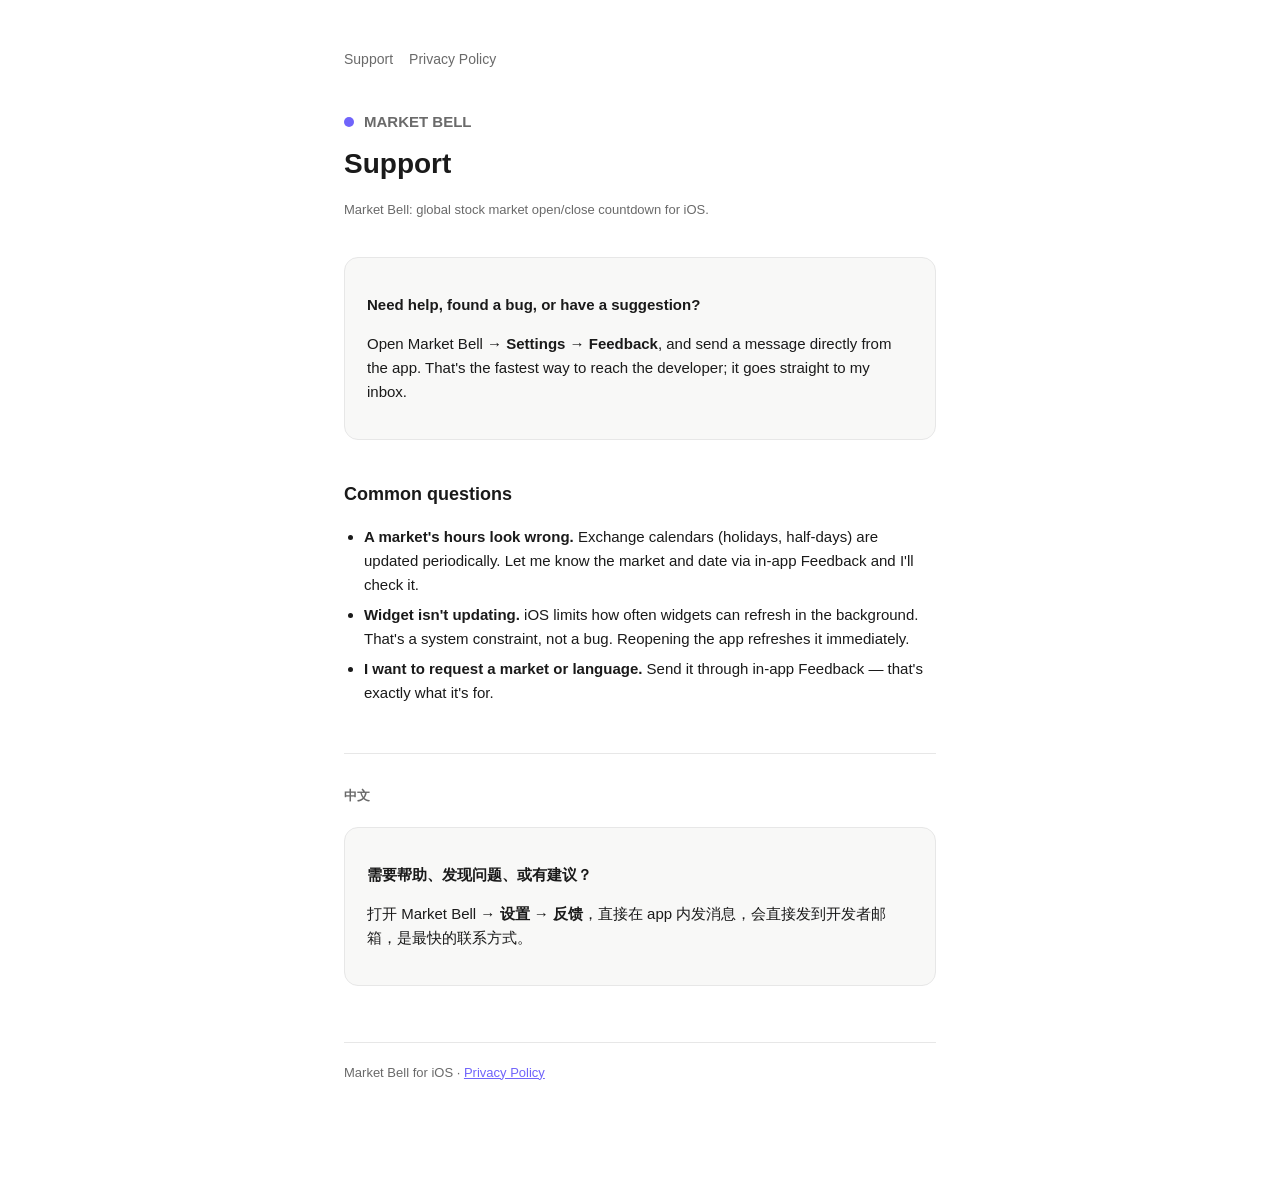
==== index.html @ 1024e010 "Market Bell support + privacy policy pages" ====
<!doctype html>
<html lang="en">
<head>
<meta charset="utf-8">
<meta name="viewport" content="width=device-width, initial-scale=1">
<title>Market Bell — Support</title>
<link rel="stylesheet" href="style.css">
</head>
<body>
<div class="wrap">
  <nav class="top"><a href="./">Support</a><a href="privacy.html">Privacy Policy</a></nav>

  <div class="brand"><span class="dot"></span><span>MARKET BELL</span></div>
  <h1>Support</h1>
  <p class="updated">Market Bell: global stock market open/close countdown for iOS.</p>

  <div class="card">
    <p><strong>Need help, found a bug, or have a suggestion?</strong></p>
    <p>Open Market Bell → <strong>Settings → Feedback</strong>, and send a message directly from the app. That's the fastest way to reach the developer; it goes straight to my inbox.</p>
  </div>

  <h2>Common questions</h2>
  <ul>
    <li><strong>A market's hours look wrong.</strong> Exchange calendars (holidays, half-days) are updated periodically. Let me know the market and date via in-app Feedback and I'll check it.</li>
    <li><strong>Widget isn't updating.</strong> iOS limits how often widgets can refresh in the background. That's a system constraint, not a bug. Reopening the app refreshes it immediately.</li>
    <li><strong>I want to request a market or language.</strong> Send it through in-app Feedback — that's exactly what it's for.</li>
  </ul>

  <h2 class="lang-switch">中文</h2>
  <div class="card">
    <p><strong>需要帮助、发现问题、或有建议？</strong></p>
    <p>打开 Market Bell → <strong>设置 → 反馈</strong>，直接在 app 内发消息，会直接发到开发者邮箱，是最快的联系方式。</p>
  </div>

  <footer>Market Bell for iOS · <a href="privacy.html">Privacy Policy</a></footer>
</div>
</body>
</html>
---- style.css ----
:root {
  color-scheme: light dark;
  --bg: #ffffff;
  --fg: #1a1a1a;
  --muted: #6a6a6a;
  --accent: #7064fb;
  --card: #f8f8f7;
  --border: #e7e7e7;
}
@media (prefers-color-scheme: dark) {
  :root {
    --bg: #111113;
    --fg: #f2f2f2;
    --muted: #9a9a9a;
    --accent: #a79bff;
    --card: #1b1b1e;
    --border: #2a2a2e;
  }
}
* { box-sizing: border-box; }
body {
  margin: 0;
  background: var(--bg);
  color: var(--fg);
  font-family: -apple-system, BlinkMacSystemFont, "Helvetica Neue", "PingFang SC", "Noto Sans", Arial, sans-serif;
  line-height: 1.6;
}
.wrap {
  max-width: 640px;
  margin: 0 auto;
  padding: 48px 24px 96px;
}
.brand {
  display: flex;
  align-items: center;
  gap: 10px;
  margin-bottom: 8px;
}
.brand .dot {
  width: 10px; height: 10px; border-radius: 50%;
  background: var(--accent);
  flex: none;
}
.brand span {
  font-weight: 600;
  font-size: 15px;
  color: var(--muted);
}
h1 {
  font-size: 28px;
  margin: 4px 0 4px;
}
.updated {
  color: var(--muted);
  font-size: 13px;
  margin-bottom: 36px;
}
h2 {
  font-size: 18px;
  margin: 36px 0 12px;
  padding-top: 4px;
}
h2.lang-switch {
  border-top: 1px solid var(--border);
  padding-top: 32px;
  margin-top: 48px;
  color: var(--muted);
  font-size: 13px;
  font-weight: 600;
  letter-spacing: 0.02em;
  text-transform: uppercase;
}
p, li { color: var(--fg); font-size: 15px; }
ul { padding-left: 20px; }
li { margin: 6px 0; }
a { color: var(--accent); }
.card {
  background: var(--card);
  border: 1px solid var(--border);
  border-radius: 14px;
  padding: 20px 22px;
  margin: 20px 0;
}
nav.top {
  margin-bottom: 40px;
  font-size: 14px;
}
nav.top a { margin-right: 16px; color: var(--muted); text-decoration: none; }
nav.top a:hover { color: var(--accent); }
footer {
  margin-top: 56px;
  padding-top: 20px;
  border-top: 1px solid var(--border);
  color: var(--muted);
  font-size: 13px;
}
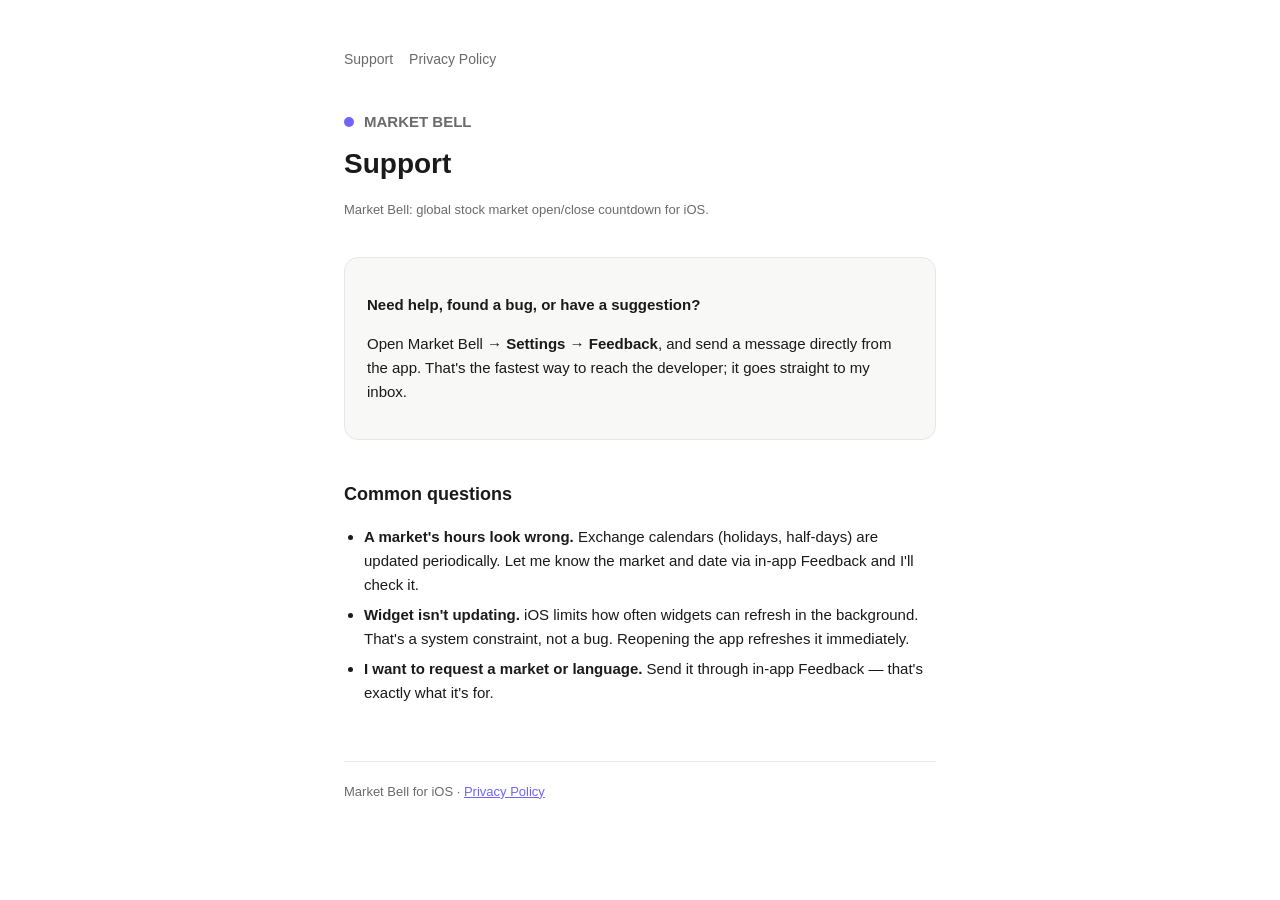
==== commit b57fb787: "Fix dot rendering (inline element ignoring width/height); English-only content" ====
--- a/index.html
+++ b/index.html
@@ -26,12 +26,6 @@
     <li><strong>I want to request a market or language.</strong> Send it through in-app Feedback — that's exactly what it's for.</li>
   </ul>
 
-  <h2 class="lang-switch">中文</h2>
-  <div class="card">
-    <p><strong>需要帮助、发现问题、或有建议？</strong></p>
-    <p>打开 Market Bell → <strong>设置 → 反馈</strong>，直接在 app 内发消息，会直接发到开发者邮箱，是最快的联系方式。</p>
-  </div>
-
   <footer>Market Bell for iOS · <a href="privacy.html">Privacy Policy</a></footer>
 </div>
 </body>
--- a/style.css
+++ b/style.css
@@ -37,6 +37,7 @@
   margin-bottom: 8px;
 }
 .brand .dot {
+  display: inline-block;
   width: 10px; height: 10px; border-radius: 50%;
   background: var(--accent);
   flex: none;
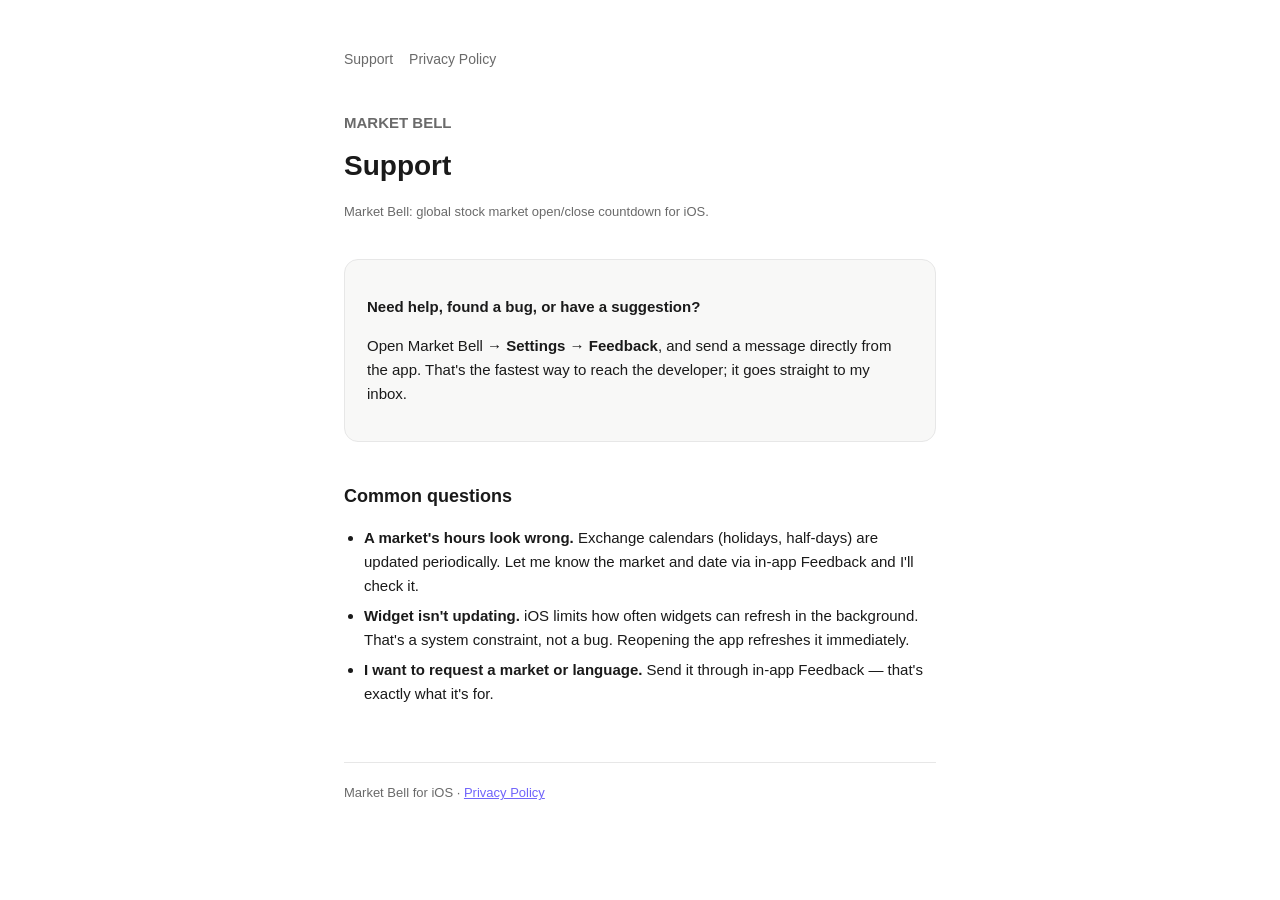
==== commit 80e6a6d8: "Remove brand dot" ====
--- a/index.html
+++ b/index.html
@@ -10,7 +10,7 @@
 <div class="wrap">
   <nav class="top"><a href="./">Support</a><a href="privacy.html">Privacy Policy</a></nav>
 
-  <div class="brand"><span class="dot"></span><span>MARKET BELL</span></div>
+  <div class="brand"><span>MARKET BELL</span></div>
   <h1>Support</h1>
   <p class="updated">Market Bell: global stock market open/close countdown for iOS.</p>
 
--- a/style.css
+++ b/style.css
@@ -31,16 +31,7 @@
   padding: 48px 24px 96px;
 }
 .brand {
-  display: flex;
-  align-items: center;
-  gap: 10px;
   margin-bottom: 8px;
-}
-.brand .dot {
-  display: inline-block;
-  width: 10px; height: 10px; border-radius: 50%;
-  background: var(--accent);
-  flex: none;
 }
 .brand span {
   font-weight: 600;
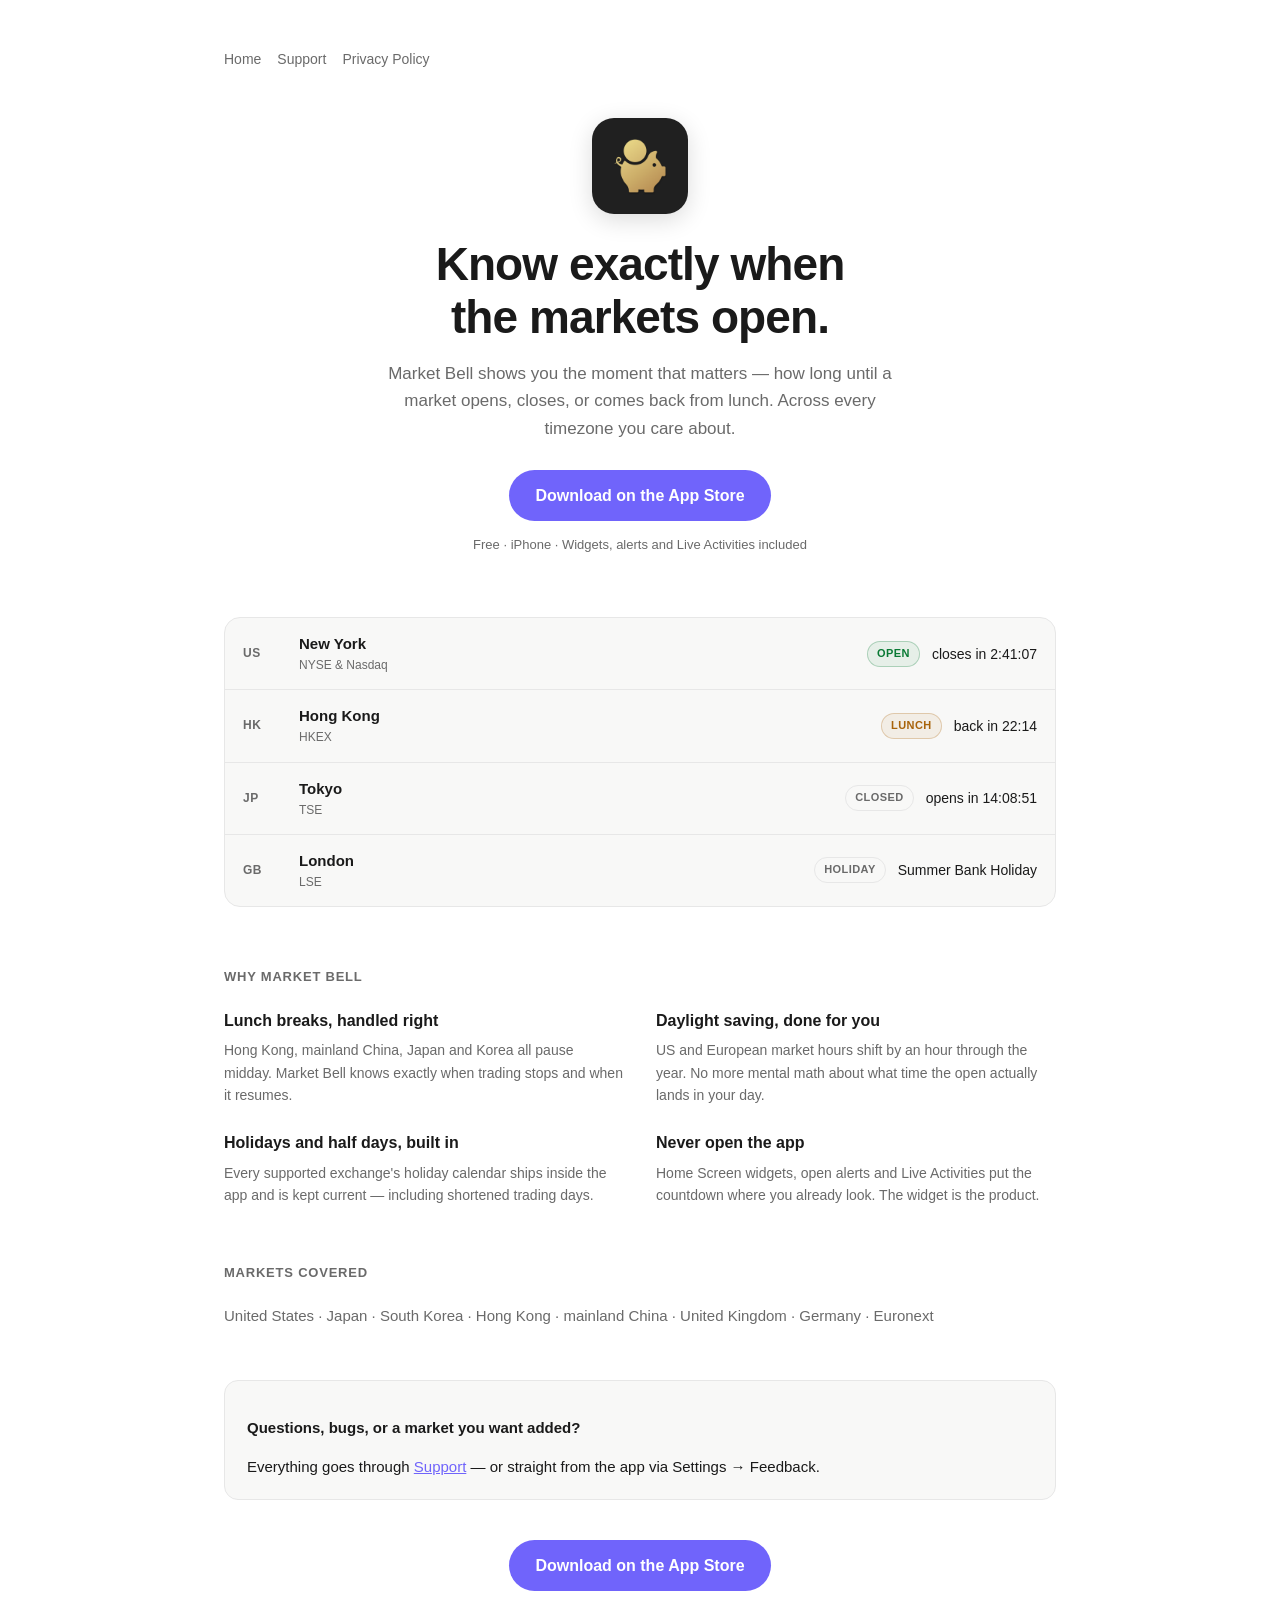
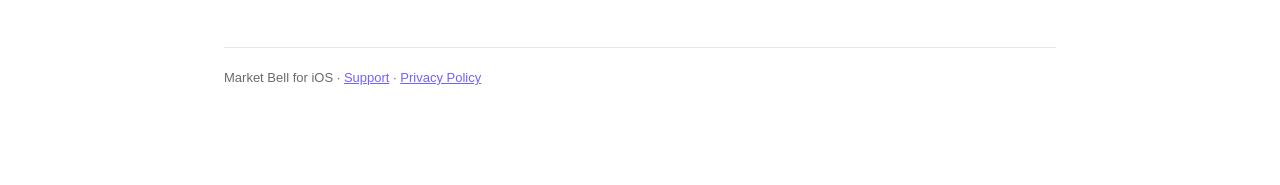
==== commit ee96b4c0: "Turn the site into a landing page and add share-preview metadata Sharing the App Store link cannot b" ====
--- a/index.html
+++ b/index.html
@@ -3,30 +3,107 @@
 <head>
 <meta charset="utf-8">
 <meta name="viewport" content="width=device-width, initial-scale=1">
-<title>Market Bell — Support</title>
+<title>Market Bell — Global Market Open &amp; Close Countdown for iOS</title>
+<meta name="description" content="Market Bell tells you at a glance whether a market is open, closed, or about to change. Lunch breaks, daylight saving and exchange holidays are handled automatically. Widgets, alerts and Live Activities included.">
+<link rel="canonical" href="https://artzmy.github.io/market-bell-site/">
+<link rel="icon" href="icon.png">
+
+<meta property="og:type" content="website">
+<meta property="og:site_name" content="Market Bell">
+<meta property="og:url" content="https://artzmy.github.io/market-bell-site/">
+<meta property="og:title" content="Market Bell — Know exactly when the markets open">
+<meta property="og:description" content="Countdowns to every open and close, across every timezone that matters to you. Lunch breaks, daylight saving and exchange holidays handled automatically. Free on the App Store.">
+<meta property="og:image" content="https://artzmy.github.io/market-bell-site/icon.png">
+<meta property="og:image:width" content="512">
+<meta property="og:image:height" content="512">
+<meta property="og:image:alt" content="Market Bell — global market open and close countdown for iOS">
+<meta name="twitter:card" content="summary_large_image">
+<meta name="twitter:title" content="Market Bell — Know exactly when the markets open">
+<meta name="twitter:description" content="Countdowns to every open and close, across every timezone that matters to you. Lunch breaks, daylight saving and exchange holidays handled automatically.">
+<meta name="twitter:image" content="https://artzmy.github.io/market-bell-site/icon.png">
+<meta name="twitter:image:alt" content="Market Bell — global market open and close countdown for iOS">
+
 <link rel="stylesheet" href="style.css">
 </head>
 <body>
-<div class="wrap">
-  <nav class="top"><a href="./">Support</a><a href="privacy.html">Privacy Policy</a></nav>
+<div class="wrap wide">
+  <nav class="top"><a href="./">Home</a><a href="support.html">Support</a><a href="privacy.html">Privacy Policy</a></nav>
 
-  <div class="brand"><span>MARKET BELL</span></div>
-  <h1>Support</h1>
-  <p class="updated">Market Bell: global stock market open/close countdown for iOS.</p>
+  <header class="hero">
+    <img class="hero-icon" src="icon.png" alt="Market Bell app icon" width="96" height="96">
+    <h1 class="hero-title">Know exactly when<br>the markets open.</h1>
+    <p class="hero-sub">Market Bell shows you the moment that matters &mdash; how long until a market opens, closes, or comes back from lunch. Across every timezone you care about.</p>
+    <p class="cta">
+      <a class="btn" href="https://apps.apple.com/app/id6783567802?ct=site-landing">Download on the App Store</a>
+    </p>
+    <p class="cta-note">Free &middot; iPhone &middot; Widgets, alerts and Live Activities included</p>
+  </header>
 
-  <div class="card">
-    <p><strong>Need help, found a bug, or have a suggestion?</strong></p>
-    <p>Open Market Bell → <strong>Settings → Feedback</strong>, and send a message directly from the app. That's the fastest way to reach the developer; it goes straight to my inbox.</p>
-  </div>
+  <!-- Illustrative mock of the app's market list. Not a screenshot. -->
+  <section class="mock" aria-label="Example of the market list">
+    <div class="mock-row">
+      <span class="mock-flag" aria-hidden="true">US</span>
+      <span class="mock-name">New York <em>NYSE &amp; Nasdaq</em></span>
+      <span class="mock-state open">Open</span>
+      <span class="mock-time">closes in 2:41:07</span>
+    </div>
+    <div class="mock-row">
+      <span class="mock-flag" aria-hidden="true">HK</span>
+      <span class="mock-name">Hong Kong <em>HKEX</em></span>
+      <span class="mock-state lunch">Lunch</span>
+      <span class="mock-time">back in 22:14</span>
+    </div>
+    <div class="mock-row">
+      <span class="mock-flag" aria-hidden="true">JP</span>
+      <span class="mock-name">Tokyo <em>TSE</em></span>
+      <span class="mock-state closed">Closed</span>
+      <span class="mock-time">opens in 14:08:51</span>
+    </div>
+    <div class="mock-row">
+      <span class="mock-flag" aria-hidden="true">GB</span>
+      <span class="mock-name">London <em>LSE</em></span>
+      <span class="mock-state closed">Holiday</span>
+      <span class="mock-time">Summer Bank Holiday</span>
+    </div>
+  </section>
 
-  <h2>Common questions</h2>
-  <ul>
-    <li><strong>A market's hours look wrong.</strong> Exchange calendars (holidays, half-days) are updated periodically. Let me know the market and date via in-app Feedback and I'll check it.</li>
-    <li><strong>Widget isn't updating.</strong> iOS limits how often widgets can refresh in the background. That's a system constraint, not a bug. Reopening the app refreshes it immediately.</li>
-    <li><strong>I want to request a market or language.</strong> Send it through in-app Feedback — that's exactly what it's for.</li>
-  </ul>
+  <section class="features">
+    <h2 class="section-title">Why Market Bell</h2>
+    <div class="grid">
+      <div class="feat">
+        <h3>Lunch breaks, handled right</h3>
+        <p>Hong Kong, mainland China, Japan and Korea all pause midday. Market Bell knows exactly when trading stops and when it resumes.</p>
+      </div>
+      <div class="feat">
+        <h3>Daylight saving, done for you</h3>
+        <p>US and European market hours shift by an hour through the year. No more mental math about what time the open actually lands in your day.</p>
+      </div>
+      <div class="feat">
+        <h3>Holidays and half days, built in</h3>
+        <p>Every supported exchange's holiday calendar ships inside the app and is kept current &mdash; including shortened trading days.</p>
+      </div>
+      <div class="feat">
+        <h3>Never open the app</h3>
+        <p>Home Screen widgets, open alerts and Live Activities put the countdown where you already look. The widget is the product.</p>
+      </div>
+    </div>
+  </section>
 
-  <footer>Market Bell for iOS · <a href="privacy.html">Privacy Policy</a></footer>
+  <section class="markets">
+    <h2 class="section-title">Markets covered</h2>
+    <p class="market-list">United States &middot; Japan &middot; South Korea &middot; Hong Kong &middot; mainland China &middot; United Kingdom &middot; Germany &middot; Euronext</p>
+  </section>
+
+  <section class="closing card">
+    <p><strong>Questions, bugs, or a market you want added?</strong></p>
+    <p>Everything goes through <a href="support.html">Support</a> &mdash; or straight from the app via Settings &rarr; Feedback.</p>
+  </section>
+
+  <p class="cta cta-bottom">
+    <a class="btn" href="https://apps.apple.com/app/id6783567802?ct=site-landing-bottom">Download on the App Store</a>
+  </p>
+
+  <footer>Market Bell for iOS &middot; <a href="support.html">Support</a> &middot; <a href="privacy.html">Privacy Policy</a></footer>
 </div>
 </body>
 </html>
--- a/style.css
+++ b/style.css
@@ -86,3 +86,112 @@
   color: var(--muted);
   font-size: 13px;
 }
+
+/* ---------- Landing page (index.html) ---------- */
+
+.wrap.wide { max-width: 880px; }
+
+.hero { text-align: center; padding: 8px 0 40px; }
+.hero-icon {
+  width: 96px; height: 96px;
+  border-radius: 22px;
+  display: block; margin: 0 auto 24px;
+  box-shadow: 0 6px 24px rgba(0,0,0,0.14);
+}
+.hero-title {
+  font-size: clamp(30px, 6vw, 46px);
+  line-height: 1.15;
+  letter-spacing: -0.02em;
+  margin: 0 0 16px;
+}
+.hero-sub {
+  color: var(--muted);
+  font-size: 17px;
+  max-width: 30em;
+  margin: 0 auto 28px;
+}
+.cta { margin: 0; }
+.btn {
+  display: inline-block;
+  background: var(--accent);
+  color: #fff;
+  text-decoration: none;
+  font-weight: 600;
+  font-size: 16px;
+  padding: 13px 26px;
+  border-radius: 999px;
+}
+.btn:hover { filter: brightness(1.08); }
+.cta-note { color: var(--muted); font-size: 13px; margin-top: 14px; }
+.cta-bottom { text-align: center; margin: 40px 0 8px; }
+
+/* Illustrative market list */
+.mock {
+  border: 1px solid var(--border);
+  border-radius: 16px;
+  overflow: hidden;
+  background: var(--card);
+  margin: 8px 0 56px;
+}
+.mock-row {
+  display: grid;
+  grid-template-columns: 44px 1fr auto auto;
+  align-items: center;
+  gap: 12px;
+  padding: 14px 18px;
+  border-top: 1px solid var(--border);
+}
+.mock-row:first-child { border-top: 0; }
+.mock-flag {
+  font-size: 12px; font-weight: 700; letter-spacing: 0.04em;
+  color: var(--muted);
+}
+.mock-name { font-size: 15px; font-weight: 600; }
+.mock-name em {
+  display: block;
+  font-style: normal; font-weight: 400;
+  font-size: 12px; color: var(--muted);
+}
+.mock-state {
+  font-size: 11px; font-weight: 700;
+  text-transform: uppercase; letter-spacing: 0.04em;
+  padding: 3px 9px; border-radius: 999px;
+  border: 1px solid var(--border);
+  color: var(--muted);
+  white-space: nowrap;
+}
+.mock-state.open { color: #0a7a34; border-color: #0a7a3444; background: #0a7a3412; }
+.mock-state.lunch { color: #a8630a; border-color: #a8630a44; background: #a8630a12; }
+@media (prefers-color-scheme: dark) {
+  .mock-state.open { color: #4ad07f; border-color: #4ad07f44; background: #4ad07f14; }
+  .mock-state.lunch { color: #e5b567; border-color: #e5b56744; background: #e5b56714; }
+}
+.mock-time {
+  font-variant-numeric: tabular-nums;
+  font-size: 14px; color: var(--fg);
+  white-space: nowrap;
+}
+
+.section-title {
+  font-size: 13px; font-weight: 600;
+  text-transform: uppercase; letter-spacing: 0.06em;
+  color: var(--muted);
+  margin: 0 0 20px;
+}
+.grid {
+  display: grid;
+  grid-template-columns: repeat(auto-fit, minmax(260px, 1fr));
+  gap: 24px 32px;
+}
+.feat h3 { font-size: 16px; margin: 0 0 6px; }
+.feat p { color: var(--muted); font-size: 14px; margin: 0; }
+
+.features, .markets { margin-bottom: 52px; }
+.market-list { color: var(--muted); font-size: 15px; margin: 0; }
+.closing { margin-bottom: 8px; }
+.closing p:last-child { margin-bottom: 0; }
+
+@media (max-width: 560px) {
+  .mock-row { grid-template-columns: 34px 1fr auto; row-gap: 4px; }
+  .mock-time { grid-column: 2 / -1; font-size: 13px; color: var(--muted); }
+}
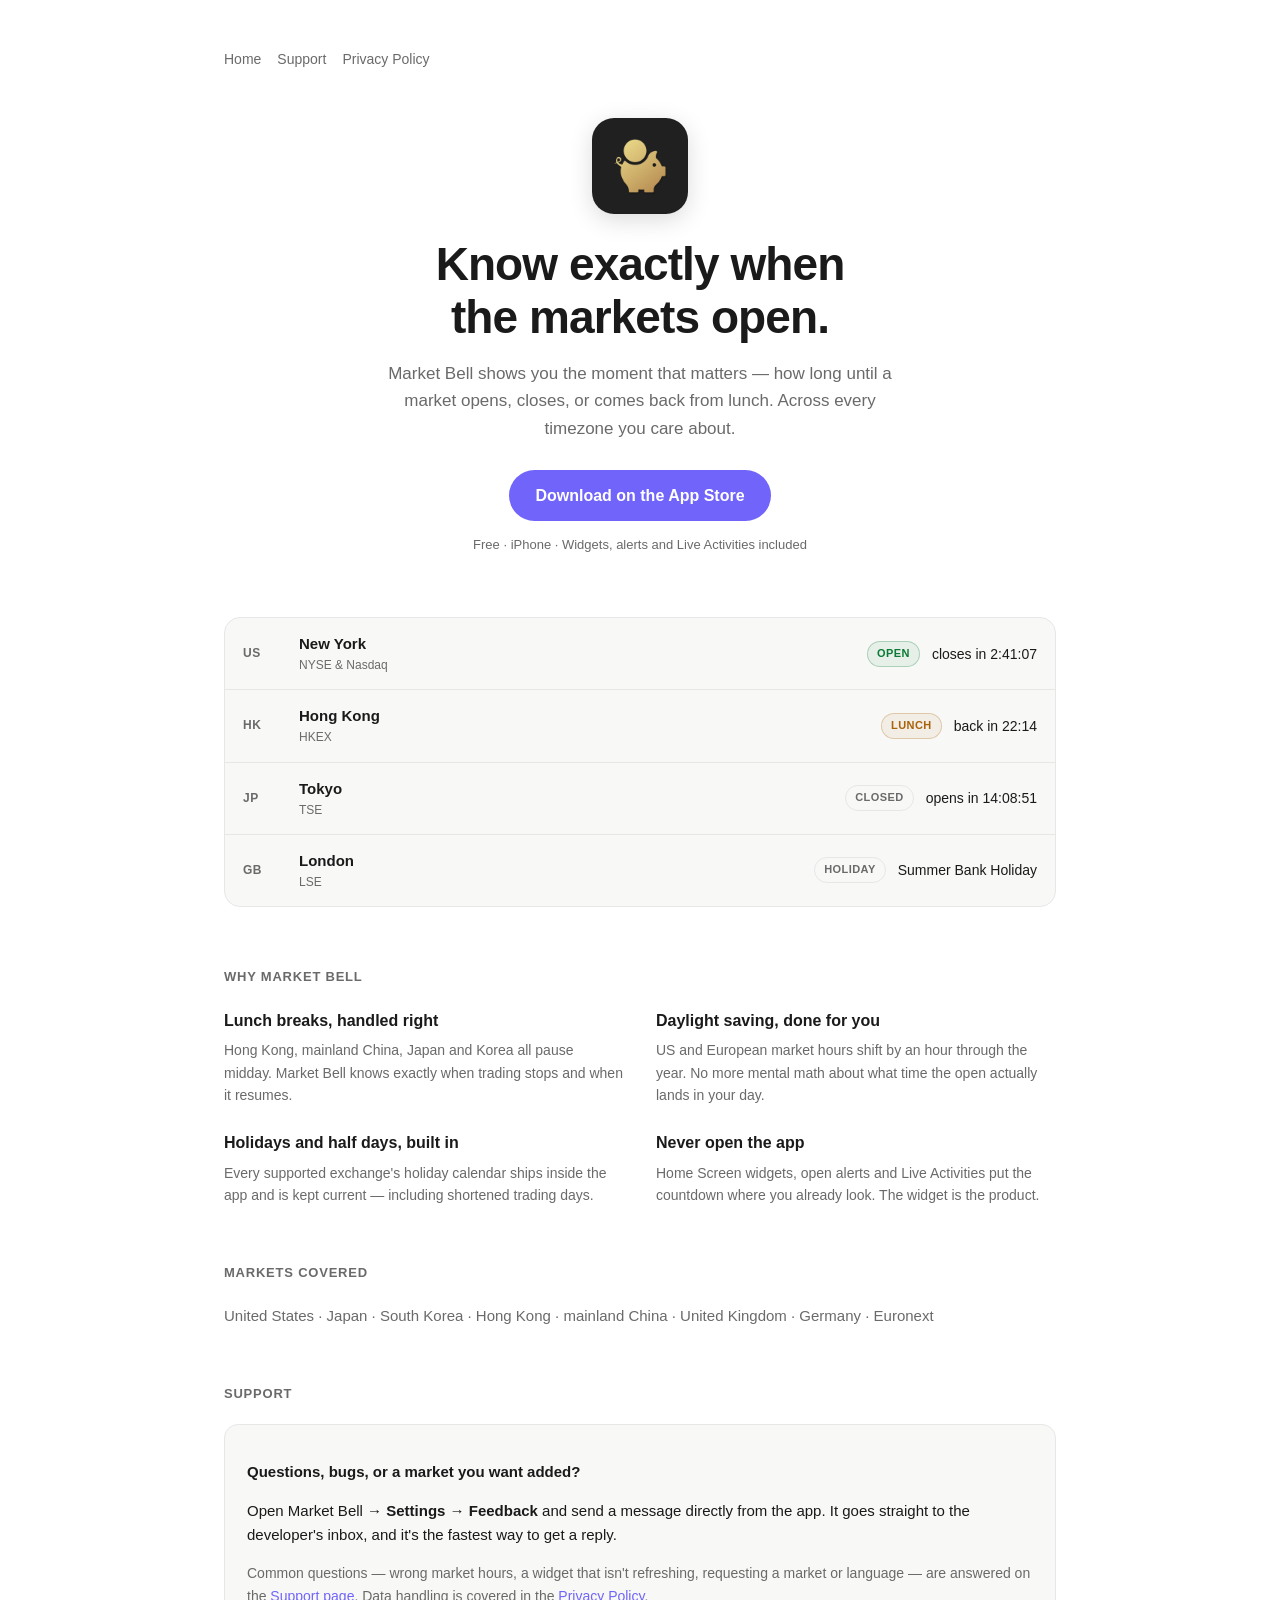
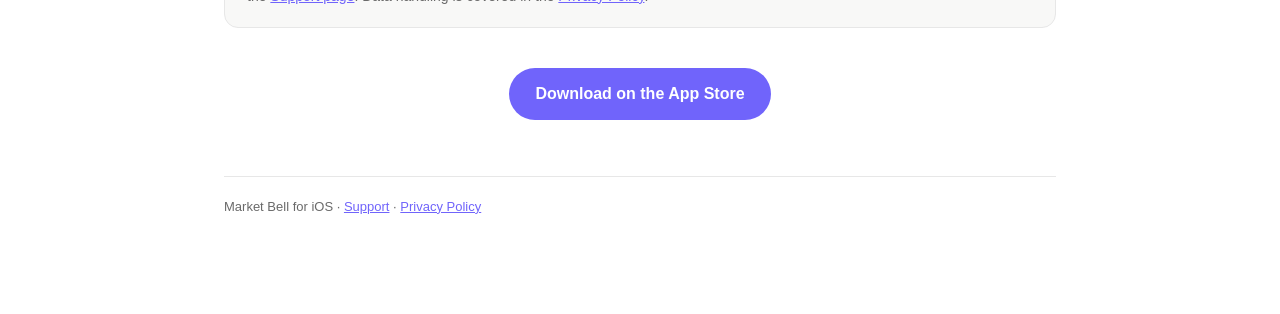
==== commit 4305e1e0: "Make the landing page stand on its own as a support URL The shipped 1.0 has its Support URL pinned t" ====
--- a/index.html
+++ b/index.html
@@ -94,9 +94,13 @@
     <p class="market-list">United States &middot; Japan &middot; South Korea &middot; Hong Kong &middot; mainland China &middot; United Kingdom &middot; Germany &middot; Euronext</p>
   </section>
 
-  <section class="closing card">
-    <p><strong>Questions, bugs, or a market you want added?</strong></p>
-    <p>Everything goes through <a href="support.html">Support</a> &mdash; or straight from the app via Settings &rarr; Feedback.</p>
+  <section class="support-block">
+    <h2 class="section-title">Support</h2>
+    <div class="card">
+      <p><strong>Questions, bugs, or a market you want added?</strong></p>
+      <p>Open Market Bell &rarr; <strong>Settings &rarr; Feedback</strong> and send a message directly from the app. It goes straight to the developer's inbox, and it's the fastest way to get a reply.</p>
+      <p class="support-more">Common questions &mdash; wrong market hours, a widget that isn't refreshing, requesting a market or language &mdash; are answered on the <a href="support.html">Support page</a>. Data handling is covered in the <a href="privacy.html">Privacy Policy</a>.</p>
+    </div>
   </section>
 
   <p class="cta cta-bottom">
--- a/style.css
+++ b/style.css
@@ -188,8 +188,9 @@
 
 .features, .markets { margin-bottom: 52px; }
 .market-list { color: var(--muted); font-size: 15px; margin: 0; }
-.closing { margin-bottom: 8px; }
-.closing p:last-child { margin-bottom: 0; }
+.support-block { margin-bottom: 8px; }
+.support-block .card p:last-child { margin-bottom: 0; }
+.support-more { color: var(--muted); font-size: 14px; }
 
 @media (max-width: 560px) {
   .mock-row { grid-template-columns: 34px 1fr auto; row-gap: 4px; }
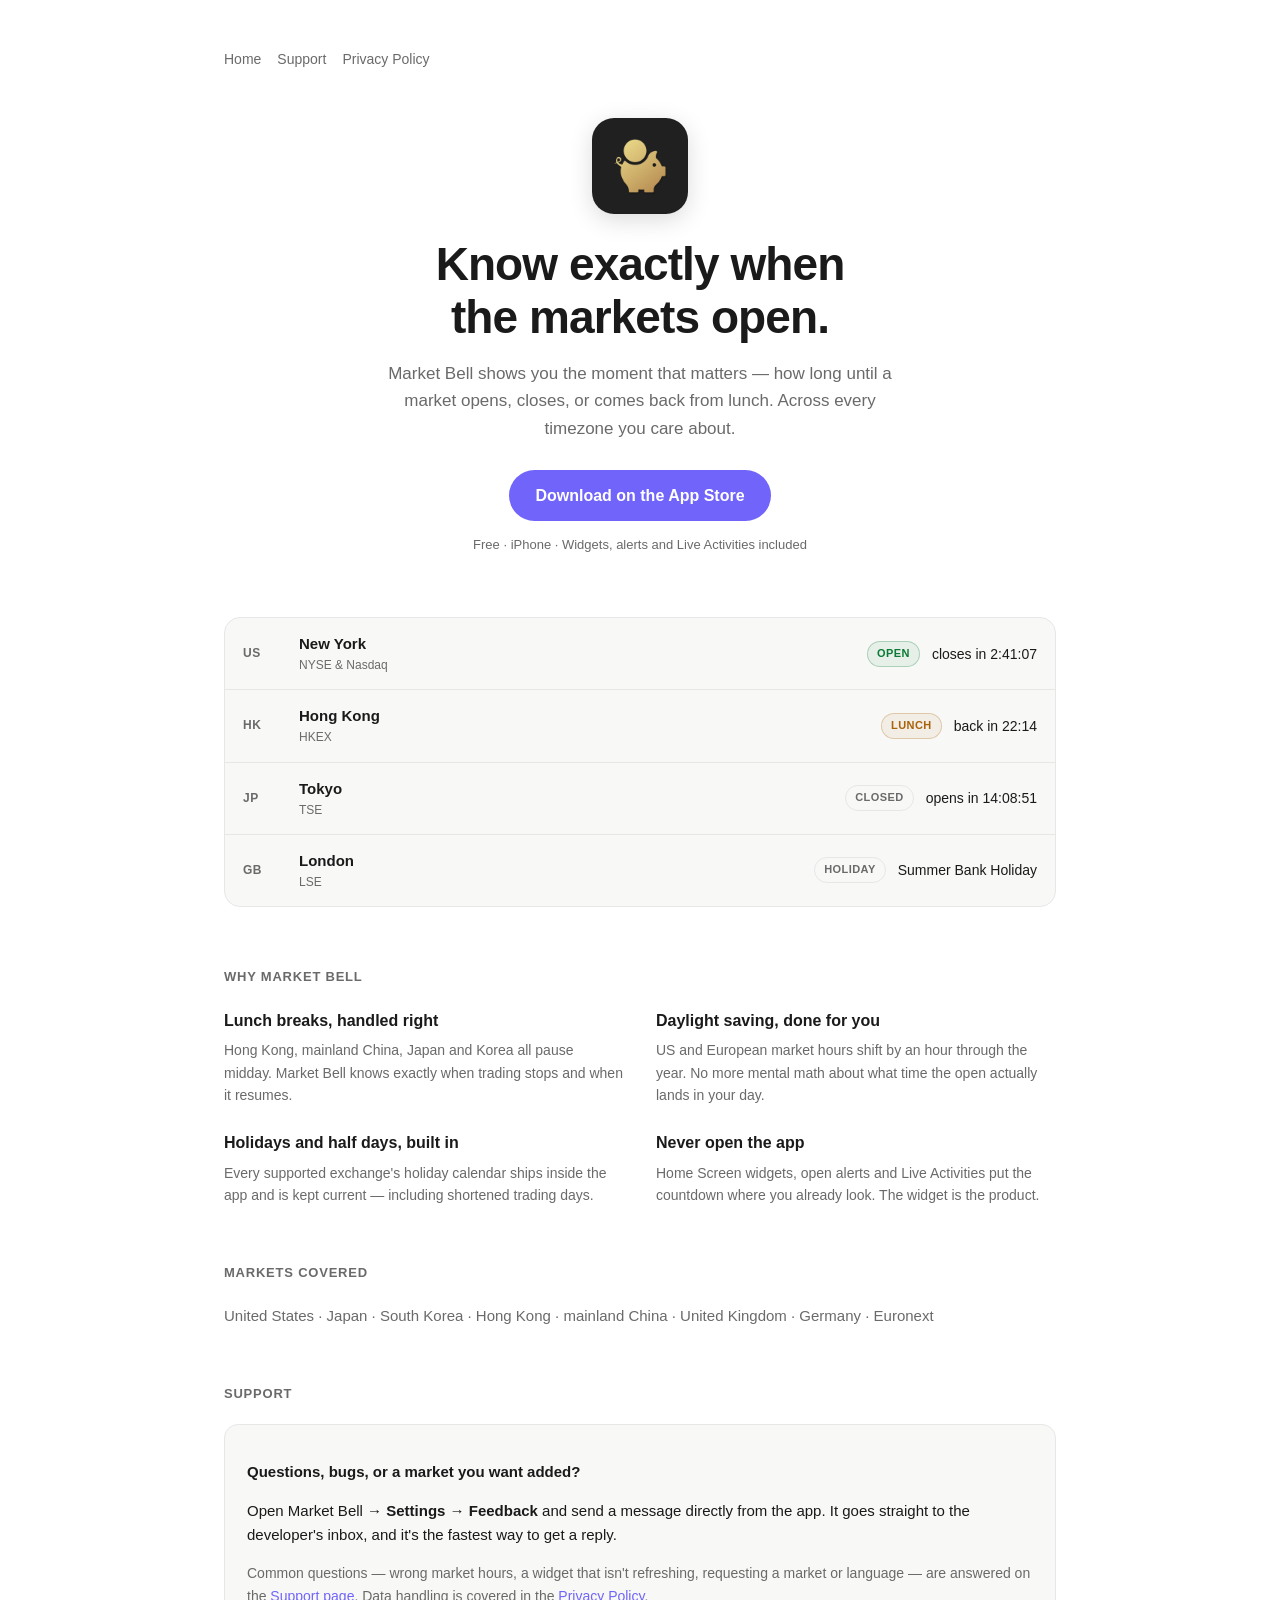
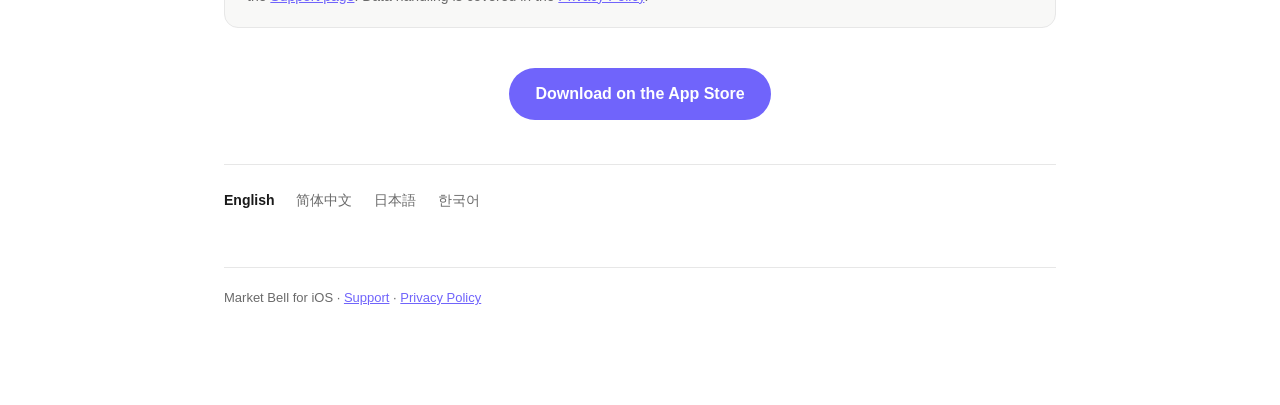
==== commit 8497c502: "Serve the landing page in four languages A Chinese share card that opened an English page was a seam" ====
--- a/index.html
+++ b/index.html
@@ -3,25 +3,31 @@
 <head>
 <meta charset="utf-8">
 <meta name="viewport" content="width=device-width, initial-scale=1">
-<title>Market Bell — Global Market Open &amp; Close Countdown for iOS</title>
+<title>Market Bell — Global Market Open & Close Countdown for iOS</title>
 <meta name="description" content="Market Bell tells you at a glance whether a market is open, closed, or about to change. Lunch breaks, daylight saving and exchange holidays are handled automatically. Widgets, alerts and Live Activities included.">
 <link rel="canonical" href="https://artzmy.github.io/market-bell-site/">
+<link rel="alternate" hreflang="en" href="https://artzmy.github.io/market-bell-site/">
+<link rel="alternate" hreflang="zh-Hans" href="https://artzmy.github.io/market-bell-site/zh.html">
+<link rel="alternate" hreflang="ja" href="https://artzmy.github.io/market-bell-site/ja.html">
+<link rel="alternate" hreflang="ko" href="https://artzmy.github.io/market-bell-site/ko.html">
+<link rel="alternate" hreflang="x-default" href="https://artzmy.github.io/market-bell-site/">
 <link rel="icon" href="icon.png">
 
 <meta property="og:type" content="website">
 <meta property="og:site_name" content="Market Bell">
+<meta property="og:locale" content="en_US">
 <meta property="og:url" content="https://artzmy.github.io/market-bell-site/">
 <meta property="og:title" content="Market Bell — Know exactly when the markets open">
 <meta property="og:description" content="Countdowns to every open and close, across every timezone that matters to you. Lunch breaks, daylight saving and exchange holidays handled automatically. Free on the App Store.">
 <meta property="og:image" content="https://artzmy.github.io/market-bell-site/icon.png">
 <meta property="og:image:width" content="512">
 <meta property="og:image:height" content="512">
-<meta property="og:image:alt" content="Market Bell — global market open and close countdown for iOS">
+<meta property="og:image:alt" content="Market Bell — Know exactly when the markets open">
 <meta name="twitter:card" content="summary_large_image">
 <meta name="twitter:title" content="Market Bell — Know exactly when the markets open">
-<meta name="twitter:description" content="Countdowns to every open and close, across every timezone that matters to you. Lunch breaks, daylight saving and exchange holidays handled automatically.">
+<meta name="twitter:description" content="Countdowns to every open and close, across every timezone that matters to you. Lunch breaks, daylight saving and exchange holidays handled automatically. Free on the App Store.">
 <meta name="twitter:image" content="https://artzmy.github.io/market-bell-site/icon.png">
-<meta name="twitter:image:alt" content="Market Bell — global market open and close countdown for iOS">
+<meta name="twitter:image:alt" content="Market Bell — Know exactly when the markets open">
 
 <link rel="stylesheet" href="style.css">
 </head>
@@ -30,16 +36,16 @@
   <nav class="top"><a href="./">Home</a><a href="support.html">Support</a><a href="privacy.html">Privacy Policy</a></nav>
 
   <header class="hero">
-    <img class="hero-icon" src="icon.png" alt="Market Bell app icon" width="96" height="96">
+    <img class="hero-icon" src="icon.png" alt="Market Bell" width="96" height="96">
     <h1 class="hero-title">Know exactly when<br>the markets open.</h1>
     <p class="hero-sub">Market Bell shows you the moment that matters &mdash; how long until a market opens, closes, or comes back from lunch. Across every timezone you care about.</p>
     <p class="cta">
-      <a class="btn" href="https://apps.apple.com/app/id6783567802?ct=site-landing">Download on the App Store</a>
+      <a class="btn" href="https://apps.apple.com/app/id6783567802?ct=site-en">Download on the App Store</a>
     </p>
     <p class="cta-note">Free &middot; iPhone &middot; Widgets, alerts and Live Activities included</p>
   </header>
 
-  <!-- Illustrative mock of the app's market list. Not a screenshot. -->
+  <!-- 纯 CSS 画的示意，不是截图 -->
   <section class="mock" aria-label="Example of the market list">
     <div class="mock-row">
       <span class="mock-flag" aria-hidden="true">US</span>
@@ -104,8 +110,10 @@
   </section>
 
   <p class="cta cta-bottom">
-    <a class="btn" href="https://apps.apple.com/app/id6783567802?ct=site-landing-bottom">Download on the App Store</a>
+    <a class="btn" href="https://apps.apple.com/app/id6783567802?ct=site-en-bottom">Download on the App Store</a>
   </p>
+
+  <nav class="langnav"><span class="lang-current">English</span> <a href="zh.html">简体中文</a> <a href="ja.html">日本語</a> <a href="ko.html">한국어</a></nav>
 
   <footer>Market Bell for iOS &middot; <a href="support.html">Support</a> &middot; <a href="privacy.html">Privacy Policy</a></footer>
 </div>
--- a/style.css
+++ b/style.css
@@ -196,3 +196,14 @@
   .mock-row { grid-template-columns: 34px 1fr auto; row-gap: 4px; }
   .mock-time { grid-column: 2 / -1; font-size: 13px; color: var(--muted); }
 }
+
+/* 语言切换（落地页底部） */
+.langnav {
+  margin: 44px 0 0;
+  padding-top: 24px;
+  border-top: 1px solid var(--border);
+  font-size: 14px;
+}
+.langnav a { color: var(--muted); text-decoration: none; margin-right: 18px; }
+.langnav a:hover { color: var(--accent); }
+.lang-current { color: var(--fg); font-weight: 600; margin-right: 18px; }
